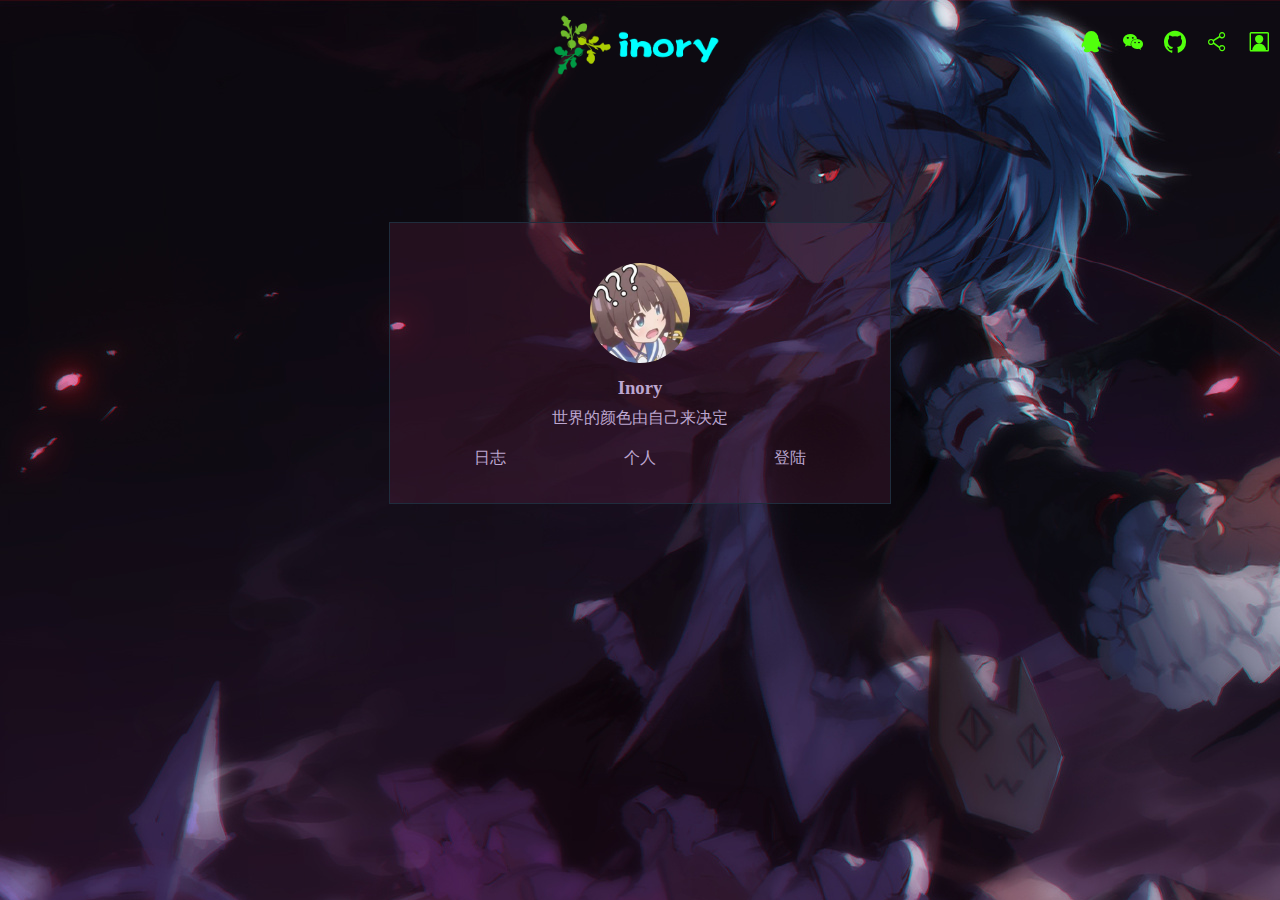
==== index.html @ 1cb50931 "first commit" ====
<!DOCTYPE html><html lang=en><head><meta charset=utf-8><meta http-equiv=X-UA-Compatible content="IE=edge"><meta name=viewport content="width=device-width,initial-scale=1"><link rel=icon href=favicon.ico><link rel=stylesheet href=infoicon/iconfont.css><title>inory</title><link href=css/about.7abc711e.css rel=prefetch><link href=js/about.a86a2fa4.js rel=prefetch><link href=css/app.b8b151ab.css rel=preload as=style><link href=css/chunk-vendors.902ebb66.css rel=preload as=style><link href=js/app.a400151c.js rel=preload as=script><link href=js/chunk-vendors.e027d557.js rel=preload as=script><link href=css/chunk-vendors.902ebb66.css rel=stylesheet><link href=css/app.b8b151ab.css rel=stylesheet></head><body><noscript><strong>We're sorry but inory doesn't work properly without JavaScript enabled. Please enable it to continue.</strong></noscript><div id=app></div><script src=js/chunk-vendors.e027d557.js></script><script src=js/app.a400151c.js></script></body></html>
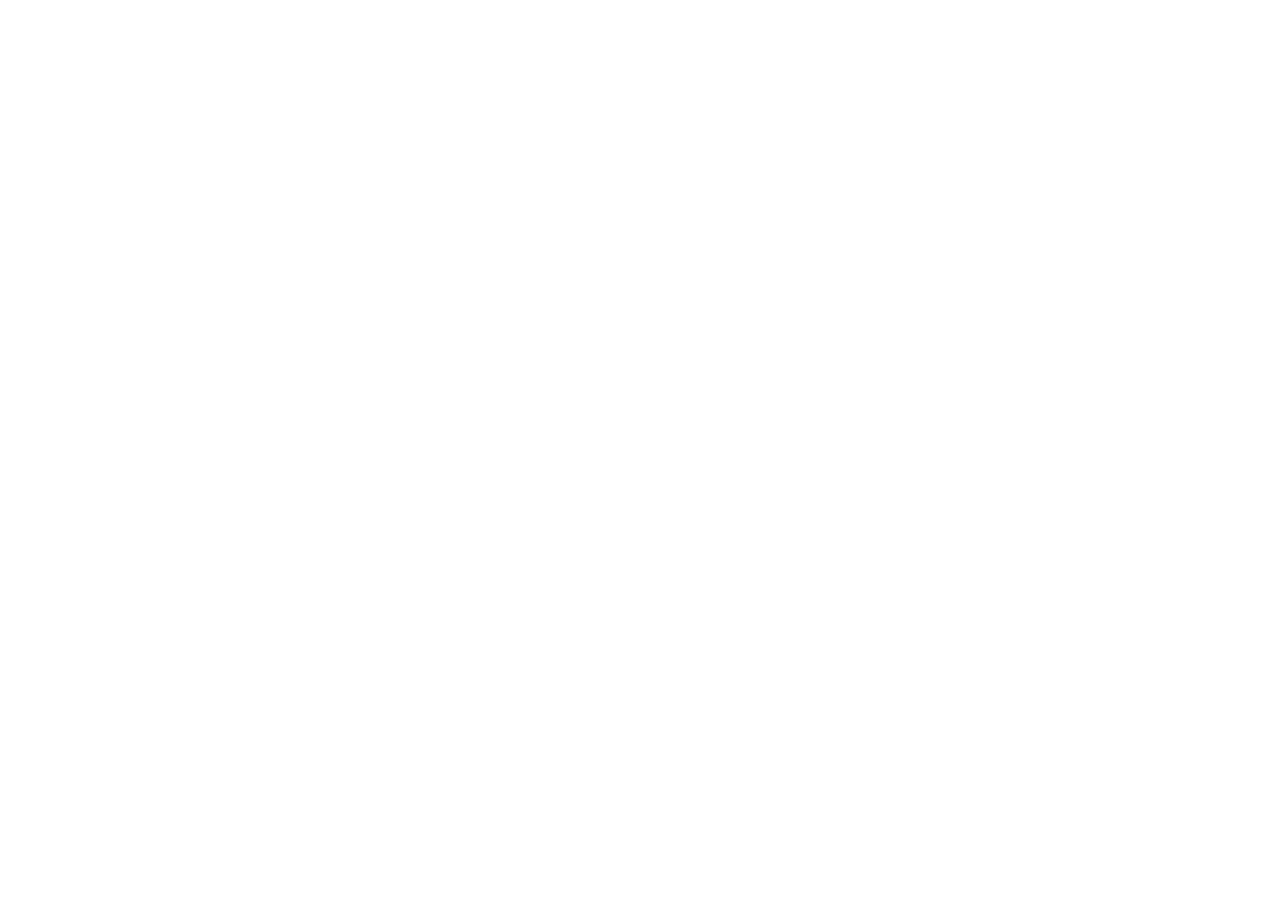
==== commit e565f4ec: "更新部分样式" ====
--- a/index.html
+++ b/index.html
@@ -1 +1 @@
-<!DOCTYPE html><html lang=en><head><meta charset=utf-8><meta http-equiv=X-UA-Compatible content="IE=edge"><meta name=viewport content="width=device-width,initial-scale=1"><link rel=icon href=favicon.ico><link rel=stylesheet href=infoicon/iconfont.css><title>inory</title><link href=css/about.7abc711e.css rel=prefetch><link href=js/about.a86a2fa4.js rel=prefetch><link href=css/app.b8b151ab.css rel=preload as=style><link href=css/chunk-vendors.902ebb66.css rel=preload as=style><link href=js/app.a400151c.js rel=preload as=script><link href=js/chunk-vendors.e027d557.js rel=preload as=script><link href=css/chunk-vendors.902ebb66.css rel=stylesheet><link href=css/app.b8b151ab.css rel=stylesheet></head><body><noscript><strong>We're sorry but inory doesn't work properly without JavaScript enabled. Please enable it to continue.</strong></noscript><div id=app></div><script src=js/chunk-vendors.e027d557.js></script><script src=js/app.a400151c.js></script></body></html>+<!DOCTYPE html><html lang=en><head><meta charset=utf-8><meta http-equiv=X-UA-Compatible content="IE=edge"><meta name=viewport content="width=device-width,initial-scale=1"><link rel=icon href=favicon.ico><link rel=stylesheet href=infoicon/iconfont.css><title>inory</title><link href=css/about.7abc711e.css rel=prefetch><link href=js/about.c6f68607.js rel=prefetch><link href=css/app.0e6e101c.css rel=preload as=style><link href=css/chunk-vendors.96a5815f.css rel=preload as=style><link href=js/app.477cbdfc.js rel=preload as=script><link href=js/chunk-vendors.5366eb4e.js rel=preload as=script><link href=css/chunk-vendors.96a5815f.css rel=stylesheet><link href=css/app.0e6e101c.css rel=stylesheet></head><body><noscript><strong>We're sorry but inory doesn't work properly without JavaScript enabled. Please enable it to continue.</strong></noscript><div id=app></div><script src=js/chunk-vendors.5366eb4e.js></script><script src=js/app.477cbdfc.js></script></body></html>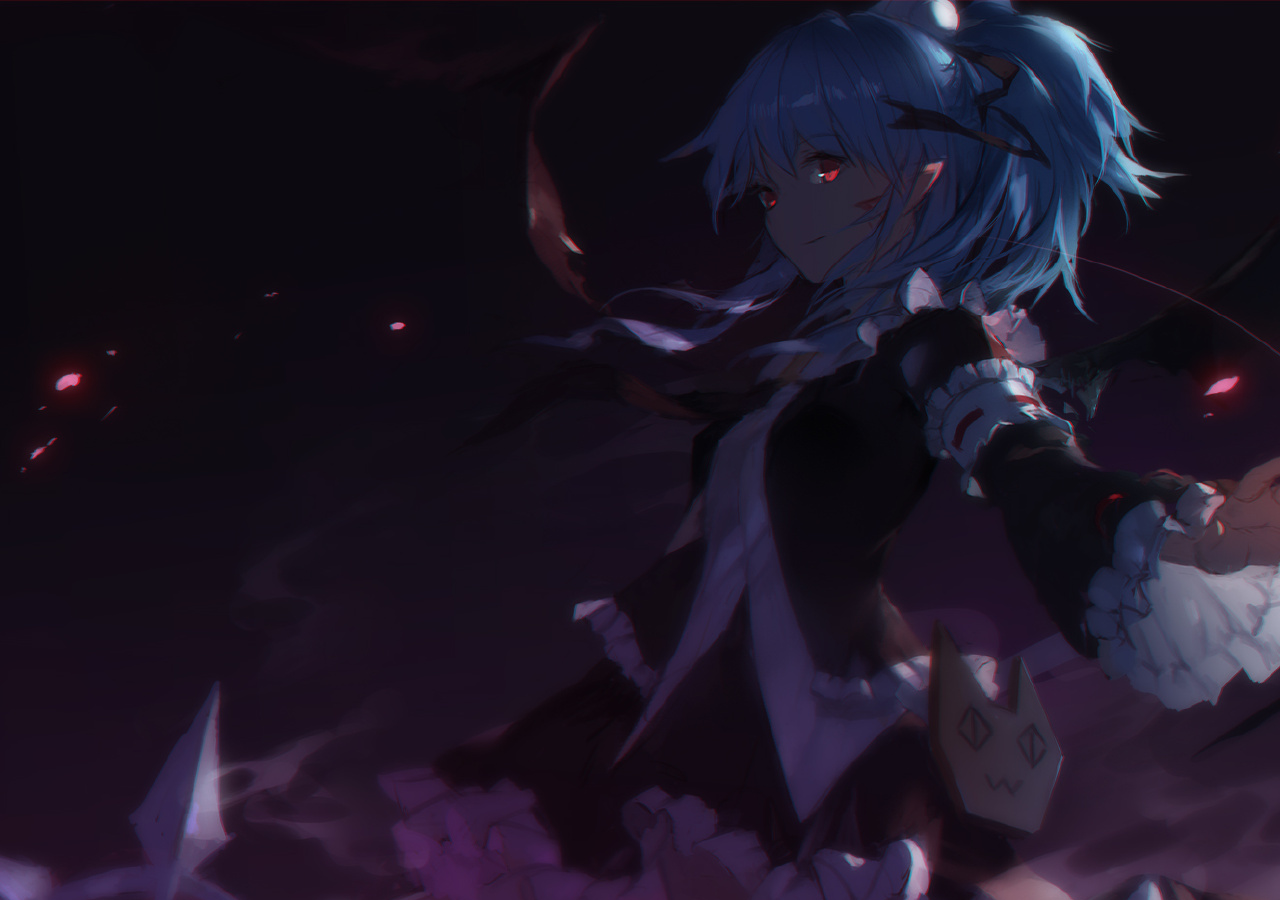
==== commit 59fe16f6: "更新" ====
--- a/index.html
+++ b/index.html
@@ -1 +1 @@
-<!DOCTYPE html><html lang=en><head><meta charset=utf-8><meta http-equiv=X-UA-Compatible content="IE=edge"><meta name=viewport content="width=device-width,initial-scale=1"><link rel=icon href=favicon.ico><link rel=stylesheet href=infoicon/iconfont.css><title>inory</title><link href=css/about.7abc711e.css rel=prefetch><link href=js/about.c6f68607.js rel=prefetch><link href=css/app.0e6e101c.css rel=preload as=style><link href=css/chunk-vendors.96a5815f.css rel=preload as=style><link href=js/app.477cbdfc.js rel=preload as=script><link href=js/chunk-vendors.5366eb4e.js rel=preload as=script><link href=css/chunk-vendors.96a5815f.css rel=stylesheet><link href=css/app.0e6e101c.css rel=stylesheet></head><body><noscript><strong>We're sorry but inory doesn't work properly without JavaScript enabled. Please enable it to continue.</strong></noscript><div id=app></div><script src=js/chunk-vendors.5366eb4e.js></script><script src=js/app.477cbdfc.js></script></body></html>+<!DOCTYPE html><html lang=en><head><meta charset=utf-8><meta http-equiv=X-UA-Compatible content="IE=edge"><meta name=viewport content="width=device-width,initial-scale=1"><link rel=icon href=favicon.ico><link rel=stylesheet href=infoicon/iconfont.css><title>inory</title><link href=css/about.7abc711e.css rel=prefetch><link href=js/about.ba5e9f59.js rel=prefetch><link href=css/app.1502f340.css rel=preload as=style><link href=css/chunk-vendors.cbc5976f.css rel=preload as=style><link href=js/app.e2174238.js rel=preload as=script><link href=js/chunk-vendors.0d5c50a4.js rel=preload as=script><link href=css/chunk-vendors.cbc5976f.css rel=stylesheet><link href=css/app.1502f340.css rel=stylesheet></head><body><noscript><strong>We're sorry but inory doesn't work properly without JavaScript enabled. Please enable it to continue.</strong></noscript><div id=app></div><script src=js/chunk-vendors.0d5c50a4.js></script><script src=js/app.e2174238.js></script></body></html>